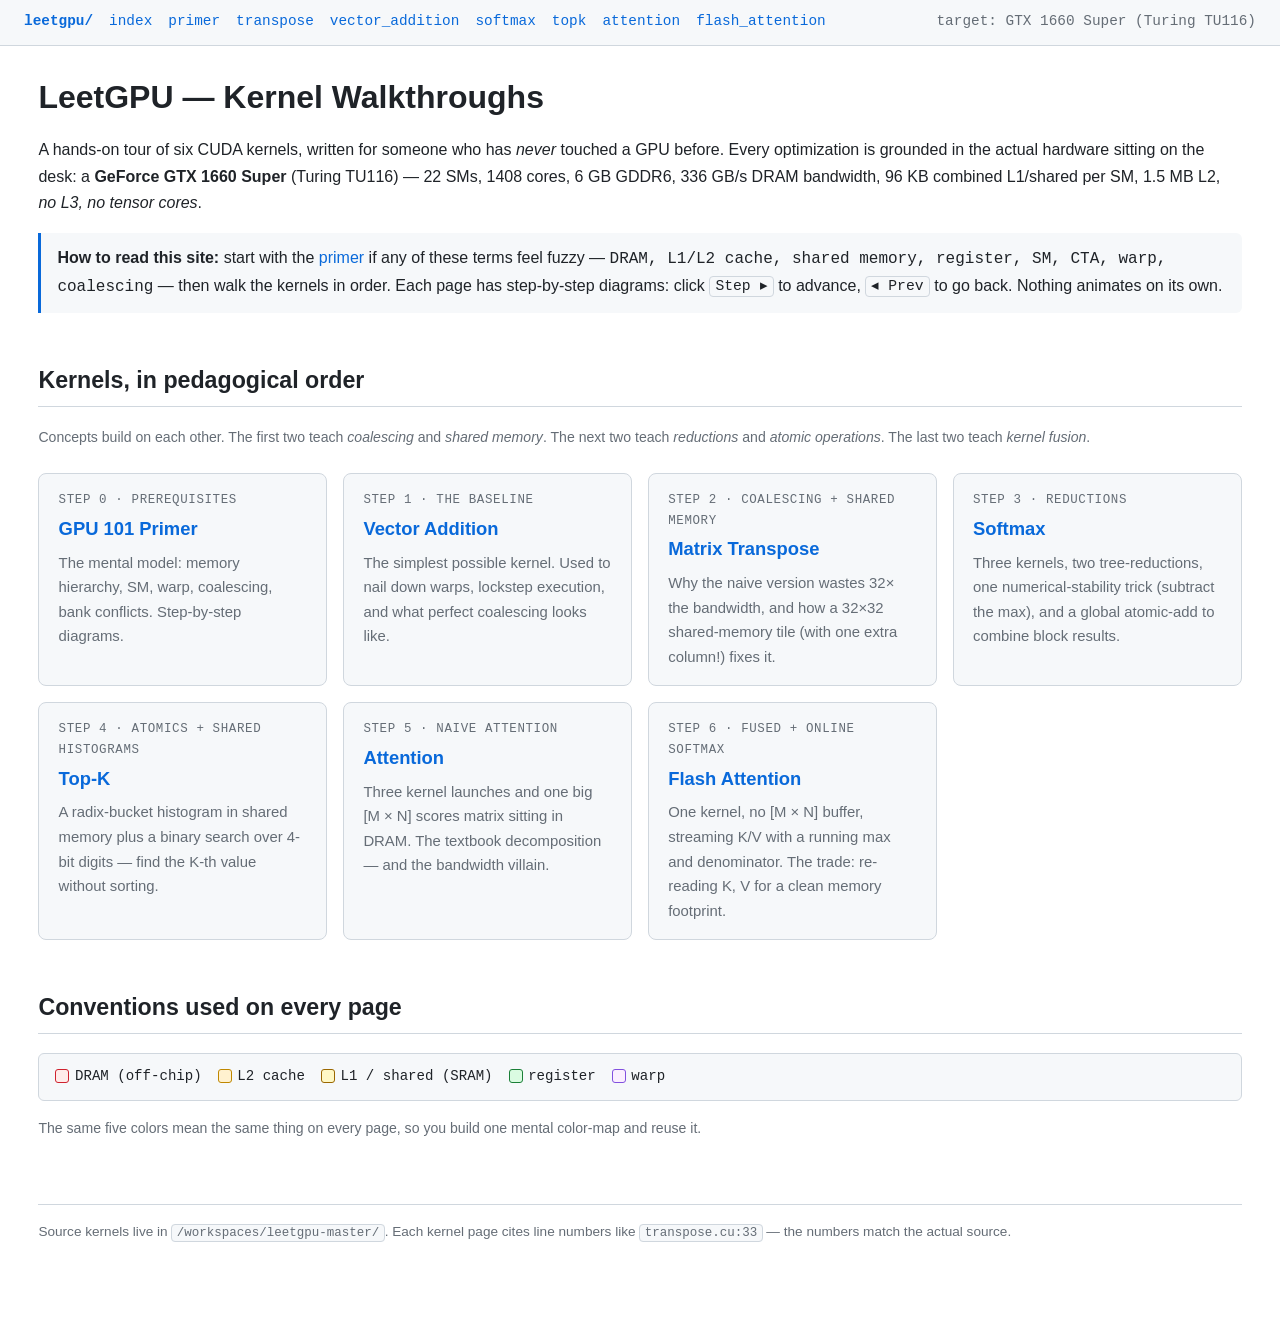
==== docs/index.html @ 8d734453 "first" ====
<!DOCTYPE html>
<html lang="en">
<head>
<meta charset="UTF-8" />
<meta name="viewport" content="width=device-width, initial-scale=1" />
<title>LeetGPU — Kernel Walkthroughs</title>
<link rel="stylesheet" href="styles.css" />
</head>
<body>

<nav class="topnav">
    <span class="brand">leetgpu/</span>
    <a href="index.html">index</a>
    <a href="primer.html">primer</a>
    <a href="transpose.html">transpose</a>
    <a href="vector_addition.html">vector_addition</a>
    <a href="softmax.html">softmax</a>
    <a href="topk.html">topk</a>
    <a href="attention.html">attention</a>
    <a href="flash_attention.html">flash_attention</a>
    <span class="spacer"></span>
    <span class="dim">target: GTX 1660 Super (Turing TU116)</span>
</nav>

<main>
    <h1>LeetGPU — Kernel Walkthroughs</h1>
    <p>
        A hands-on tour of six CUDA kernels, written for someone who has <em>never</em> touched a GPU before.
        Every optimization is grounded in the actual hardware sitting on the desk: a
        <strong>GeForce GTX 1660 Super</strong> (Turing TU116) — 22 SMs, 1408 cores,
        6&nbsp;GB GDDR6, 336&nbsp;GB/s DRAM bandwidth, 96&nbsp;KB combined L1/shared per SM,
        1.5&nbsp;MB L2, <em>no L3, no tensor cores</em>.
    </p>

    <div class="callout">
        <strong>How to read this site:</strong> start with the
        <a href="primer.html">primer</a> if any of these terms feel fuzzy —
        <span class="mono">DRAM, L1/L2 cache, shared memory, register, SM, CTA, warp, coalescing</span> —
        then walk the kernels in order. Each page has step-by-step diagrams: click
        <code>Step ▸</code> to advance, <code>◂ Prev</code> to go back. Nothing animates on its own.
    </div>

    <h2>Kernels, in pedagogical order</h2>
    <p class="dim small">
        Concepts build on each other. The first two teach <em>coalescing</em> and
        <em>shared memory</em>. The next two teach <em>reductions</em> and
        <em>atomic operations</em>. The last two teach <em>kernel fusion</em>.
    </p>

    <div class="card-grid">
        <div class="card">
            <a href="primer.html">
                <div class="stage">step 0 · prerequisites</div>
                <h3>GPU 101 Primer</h3>
                <p>The mental model: memory hierarchy, SM, warp, coalescing, bank conflicts. Step-by-step diagrams.</p>
            </a>
        </div>

        <div class="card">
            <a href="vector_addition.html">
                <div class="stage">step 1 · the baseline</div>
                <h3>Vector Addition</h3>
                <p>The simplest possible kernel. Used to nail down warps, lockstep execution, and what perfect coalescing looks like.</p>
            </a>
        </div>

        <div class="card">
            <a href="transpose.html">
                <div class="stage">step 2 · coalescing + shared memory</div>
                <h3>Matrix Transpose</h3>
                <p>Why the naive version wastes 32× the bandwidth, and how a 32×32 shared-memory tile (with one extra column!) fixes it.</p>
            </a>
        </div>

        <div class="card">
            <a href="softmax.html">
                <div class="stage">step 3 · reductions</div>
                <h3>Softmax</h3>
                <p>Three kernels, two tree-reductions, one numerical-stability trick (subtract the max), and a global atomic-add to combine block results.</p>
            </a>
        </div>

        <div class="card">
            <a href="topk.html">
                <div class="stage">step 4 · atomics + shared histograms</div>
                <h3>Top-K</h3>
                <p>A radix-bucket histogram in shared memory plus a binary search over 4-bit digits — find the K-th value without sorting.</p>
            </a>
        </div>

        <div class="card">
            <a href="attention.html">
                <div class="stage">step 5 · naive attention</div>
                <h3>Attention</h3>
                <p>Three kernel launches and one big [M × N] scores matrix sitting in DRAM. The textbook decomposition — and the bandwidth villain.</p>
            </a>
        </div>

        <div class="card">
            <a href="flash_attention.html">
                <div class="stage">step 6 · fused + online softmax</div>
                <h3>Flash Attention</h3>
                <p>One kernel, no [M × N] buffer, streaming K/V with a running max and denominator. The trade: re-reading K, V for a clean memory footprint.</p>
            </a>
        </div>
    </div>

    <h2>Conventions used on every page</h2>

    <div class="legend">
        <span><span class="swatch" style="background:#ffebe9;border-color:#cf222e"></span>DRAM (off-chip)</span>
        <span><span class="swatch" style="background:#fff1cf;border-color:#bf8700"></span>L2 cache</span>
        <span><span class="swatch" style="background:#fff8c5;border-color:#9a6700"></span>L1 / shared (SRAM)</span>
        <span><span class="swatch" style="background:#dafbe1;border-color:#1a7f37"></span>register</span>
        <span><span class="swatch" style="background:#fbefff;border-color:#8250df"></span>warp</span>
    </div>

    <p class="small dim">
        The same five colors mean the same thing on every page, so you build one
        mental color-map and reuse it.
    </p>

    <footer>
        Source kernels live in <code>/workspaces/leetgpu-master/</code>.
        Each kernel page cites line numbers like <code>transpose.cu:33</code> —
        the numbers match the actual source.
    </footer>
</main>
</body>
</html>
---- docs/styles.css ----
/* ---------------------------------------------------------
   LeetGPU docs — shared stylesheet (LIGHT theme).
   --------------------------------------------------------- */

:root {
    --bg: #ffffff;
    --bg-elev: #f6f8fa;
    --bg-code: #f6f8fa;
    --bg-svg: #fafbfc;
    --fg: #1f2328;
    --fg-dim: #656d76;
    --accent: #0969da;
    --accent-warm: #bc4c00;
    --border: #d0d7de;
    --border-strong: #afb8c1;

    /* Hardware "color legend" — used everywhere */
    --dram: #cf222e;       /* red */
    --l2: #bf8700;         /* mustard */
    --shared: #9a6700;     /* yellow-brown */
    --reg: #1a7f37;        /* green */
    --warp: #8250df;       /* purple */
    --bad: #cf222e;
    --good: #1a7f37;

    --font-mono: ui-monospace, "JetBrains Mono", "Fira Code", Menlo, Consolas, monospace;
    --font-sans: -apple-system, BlinkMacSystemFont, "Segoe UI", Roboto, sans-serif;
}

* { box-sizing: border-box; }

html, body {
    margin: 0;
    padding: 0;
    background: var(--bg);
    color: var(--fg);
    font-family: var(--font-sans);
    font-size: 16px;
    line-height: 1.65;
}

main {
    max-width: 1500px;
    margin: 0 auto;
    padding: 2rem clamp(1rem, 3vw, 2.5rem) 6rem;
}

/* ---- typography ---- */
h1 { font-size: 2rem; margin-top: 0; line-height: 1.2; }
h2 { font-size: 1.45rem; margin-top: 3rem; border-bottom: 1px solid var(--border); padding-bottom: 0.4rem; }
h3 { font-size: 1.15rem; margin-top: 2rem; color: var(--accent); }
p  { margin: 0.7rem 0; }
a  { color: var(--accent); text-decoration: none; }
a:hover { text-decoration: underline; }

code, pre, .mono { font-family: var(--font-mono); }
code { background: var(--bg-code); padding: 0.1em 0.35em; border-radius: 4px; font-size: 0.92em; border: 1px solid var(--border); }
pre  { background: var(--bg-code); padding: 1rem 1.2rem; border-radius: 8px; overflow-x: auto; border: 1px solid var(--border); }
pre code { background: none; padding: 0; border: none; }

.dim   { color: var(--fg-dim); }
.small { font-size: 0.88rem; }
.callout {
    background: var(--bg-elev);
    border-left: 3px solid var(--accent);
    padding: 0.8rem 1rem;
    border-radius: 0 6px 6px 0;
    margin: 1rem 0;
}
.callout.warn { border-left-color: var(--accent-warm); }
.callout.bad  { border-left-color: var(--bad); }
.callout.good { border-left-color: var(--good); }

/* ---- nav strip ---- */
.topnav {
    border-bottom: 1px solid var(--border);
    background: var(--bg-elev);
    padding: 0.65rem 1.5rem;
    display: flex;
    gap: 1rem;
    flex-wrap: wrap;
    font-family: var(--font-mono);
    font-size: 0.9rem;
}
.topnav .brand { font-weight: 600; color: var(--accent); }
.topnav .spacer { flex: 1; }

/* ---- index cards ---- */
.card-grid {
    display: grid;
    grid-template-columns: repeat(auto-fit, minmax(280px, 1fr));
    gap: 1rem;
    margin-top: 1.5rem;
}
.card {
    background: var(--bg-elev);
    border: 1px solid var(--border);
    border-radius: 8px;
    padding: 1rem 1.2rem;
    transition: border-color 0.15s, transform 0.15s;
}
.card:hover { border-color: var(--accent); transform: translateY(-2px); }
.card a { color: var(--fg); display: block; }
.card a:hover { text-decoration: none; }
.card .stage {
    font-family: var(--font-mono);
    font-size: 0.78rem;
    color: var(--fg-dim);
    text-transform: uppercase;
    letter-spacing: 0.05em;
}
.card h3 { margin: 0.2rem 0 0.4rem; color: var(--accent); }
.card p  { margin: 0; font-size: 0.93rem; color: var(--fg-dim); }

/* ---- color legend ---- */
.legend {
    display: flex;
    gap: 1rem;
    flex-wrap: wrap;
    background: var(--bg-elev);
    padding: 0.7rem 1rem;
    border-radius: 6px;
    border: 1px solid var(--border);
    margin: 1rem 0;
    font-size: 0.88rem;
    font-family: var(--font-mono);
}
.legend .swatch {
    display: inline-block;
    width: 14px; height: 14px;
    border-radius: 3px;
    vertical-align: middle;
    margin-right: 0.35rem;
    border: 1px solid rgba(0,0,0,0.15);
}

/* ---- step-by-step figure container ---- */
.figure {
    background: var(--bg-elev);
    border: 1px solid var(--border);
    border-radius: 10px;
    padding: 1rem 1rem 0.6rem;
    margin: 1.4rem 0;
}
.figure svg {
    display: block;
    width: 80%;
    height: auto;
    max-height: 500px;
    margin: 0 auto;
    background: var(--bg-svg);
    border-radius: 6px;
    border: 1px solid var(--border);
}
.figure .caption {
    font-size: 0.9rem;
    color: var(--fg);
    margin: 0.7rem 0.2rem 0.3rem;
    min-height: 2.4em;
    font-family: var(--font-mono);
    background: #fff;
    padding: 0.5rem 0.7rem;
    border-radius: 5px;
    border: 1px solid var(--border);
}
.figure .controls {
    display: flex;
    gap: 0.5rem;
    align-items: center;
    flex-wrap: wrap;
    padding: 0.55rem 0.2rem 0.2rem;
    font-size: 0.88rem;
}
.figure button {
    background: #fff;
    color: var(--fg);
    border: 1px solid var(--border-strong);
    border-radius: 5px;
    padding: 0.4rem 0.85rem;
    cursor: pointer;
    font-family: var(--font-mono);
    font-size: 0.88rem;
    transition: background 0.1s, border-color 0.1s, color 0.1s;
}
.figure button:hover  { background: var(--accent); color: #fff; border-color: var(--accent); }
.figure button:active { transform: scale(0.97); }
.figure button:disabled {
    opacity: 0.45;
    cursor: not-allowed;
    background: #fff;
    color: var(--fg-dim);
    border-color: var(--border);
}
.figure .controls .tick-label {
    margin-left: auto;
    color: var(--fg-dim);
    font-family: var(--font-mono);
    font-size: 0.85rem;
}

/* ---- code with line numbers ---- */
.code-block {
    position: relative;
    margin: 1rem 0;
}
.code-block pre {
    margin: 0;
    padding-left: 3.6rem;
    counter-reset: line;
    position: relative;
}
.code-block pre .line {
    display: block;
    position: relative;
}
.code-block pre .line::before {
    counter-increment: line;
    content: counter(line);
    position: absolute;
    left: -2.8rem;
    width: 2.2rem;
    text-align: right;
    color: var(--fg-dim);
    padding-right: 0.6rem;
    border-right: 1px solid var(--border);
    user-select: none;
}
.code-block pre[data-start-line] { counter-reset: line var(--start-line); }

/* simple keyword colouring (no JS highlighter) */
.kw  { color: #cf222e; }
.fn  { color: #8250df; }
.num { color: #0550ae; }
.str { color: #0a3069; }
.cmt { color: #6e7781; font-style: italic; }
.ty  { color: #953800; }
.mac { color: #bc4c00; }

/* ---- SVG helper text ---- */
text.svg-lbl   { font-family: var(--font-mono); font-size: 11px; fill: var(--fg); }
text.svg-dim   { font-family: var(--font-mono); font-size: 10px; fill: var(--fg-dim); }
text.svg-title { font-family: var(--font-sans); font-size: 13px; fill: var(--fg); font-weight: 600; }

/* ---- tables ---- */
table {
    width: 100%;
    border-collapse: collapse;
    margin: 1rem 0;
    font-size: 0.92rem;
}
th, td {
    border: 1px solid var(--border);
    padding: 0.5rem 0.75rem;
    text-align: left;
}
th { background: var(--bg-elev); color: var(--accent); }
td.mono { font-family: var(--font-mono); }

/* ---- footer ---- */
footer {
    margin-top: 4rem;
    border-top: 1px solid var(--border);
    padding-top: 1rem;
    color: var(--fg-dim);
    font-size: 0.85rem;
}
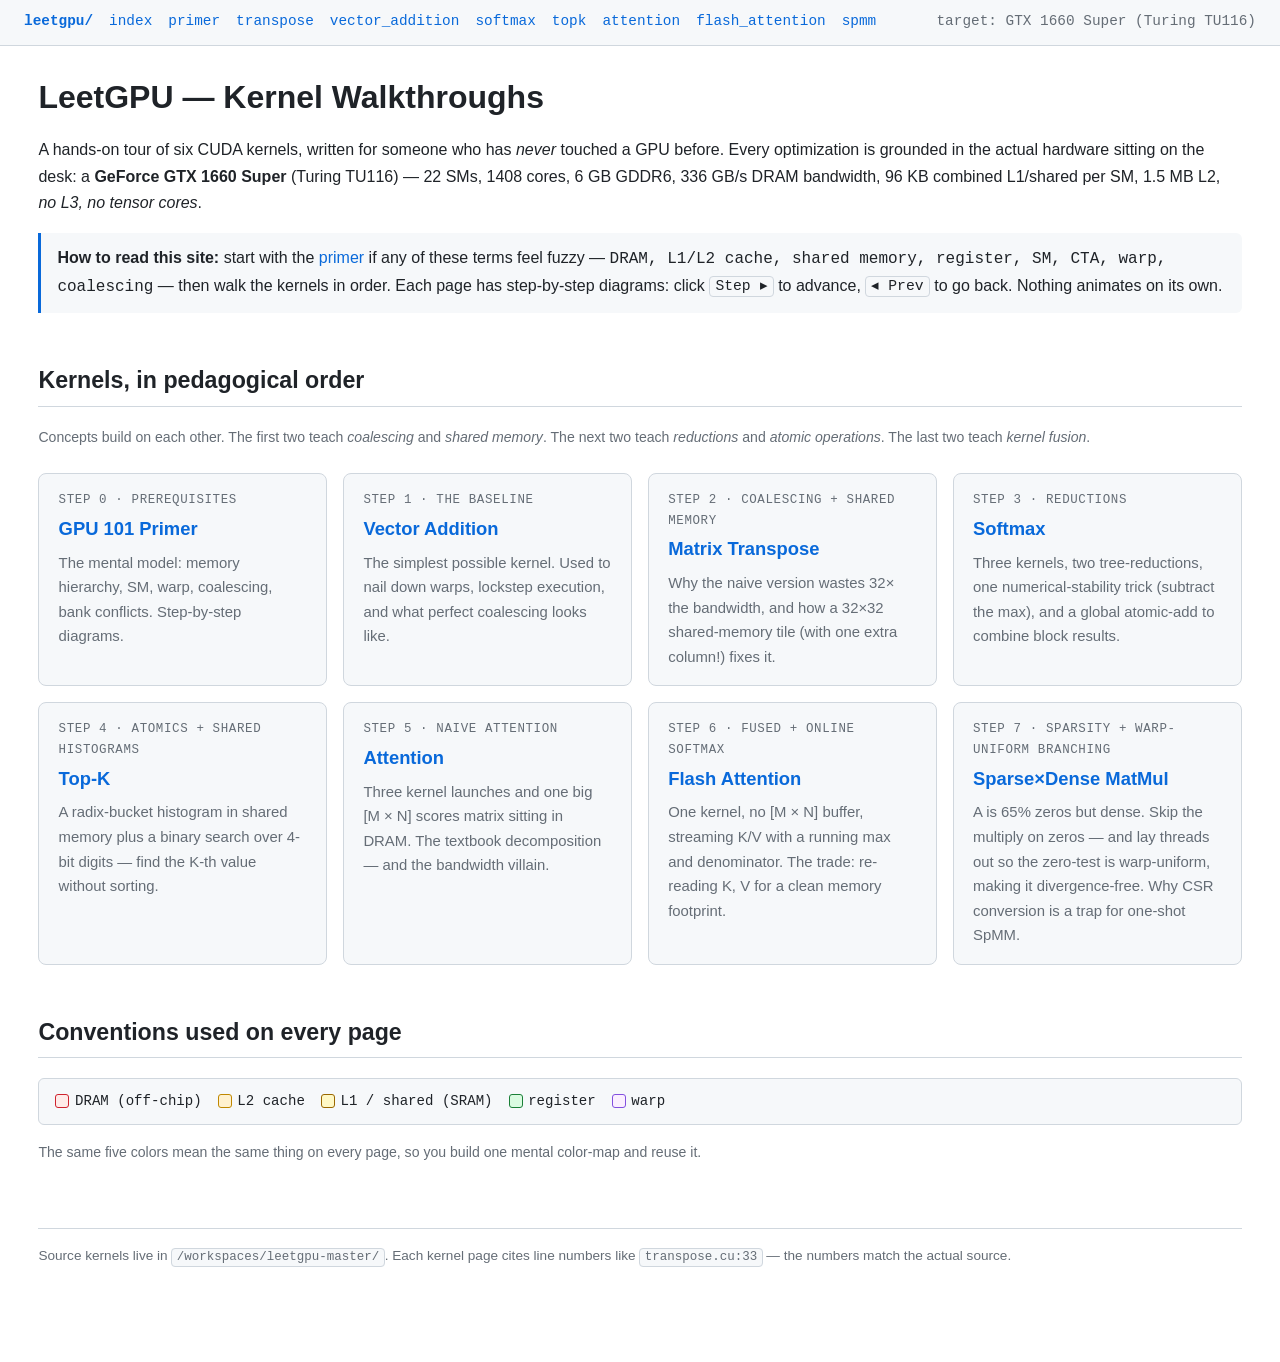
==== commit 630c9092: "c" ====
--- a/docs/index.html
+++ b/docs/index.html
@@ -18,6 +18,7 @@
     <a href="topk.html">topk</a>
     <a href="attention.html">attention</a>
     <a href="flash_attention.html">flash_attention</a>
+    <a href="spmm.html">spmm</a>
     <span class="spacer"></span>
     <span class="dim">target: GTX 1660 Super (Turing TU116)</span>
 </nav>
@@ -103,6 +104,14 @@
                 <p>One kernel, no [M × N] buffer, streaming K/V with a running max and denominator. The trade: re-reading K, V for a clean memory footprint.</p>
             </a>
         </div>
+
+        <div class="card">
+            <a href="spmm.html">
+                <div class="stage">step 7 · sparsity + warp-uniform branching</div>
+                <h3>Sparse×Dense MatMul</h3>
+                <p>A is 65% zeros but dense. Skip the multiply on zeros — and lay threads out so the zero-test is warp-uniform, making it divergence-free. Why CSR conversion is a trap for one-shot SpMM.</p>
+            </a>
+        </div>
     </div>
 
     <h2>Conventions used on every page</h2>
